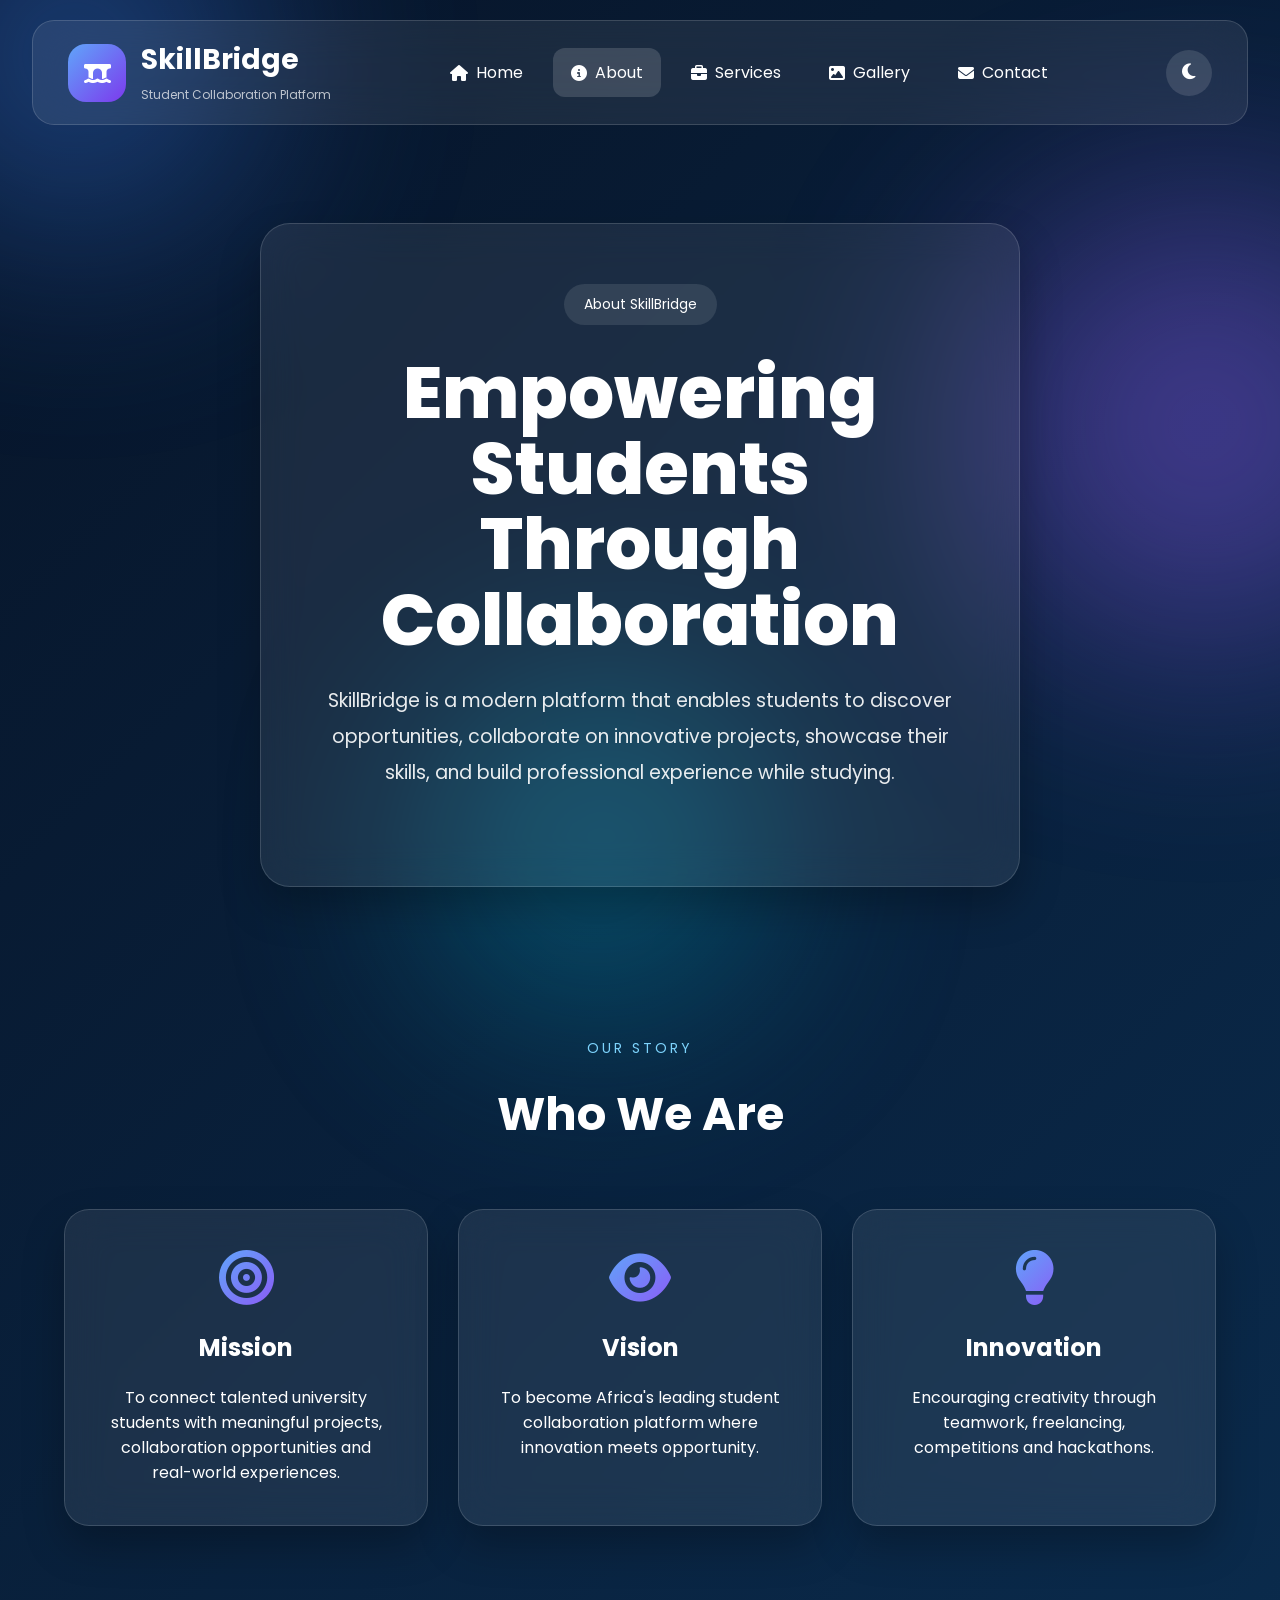
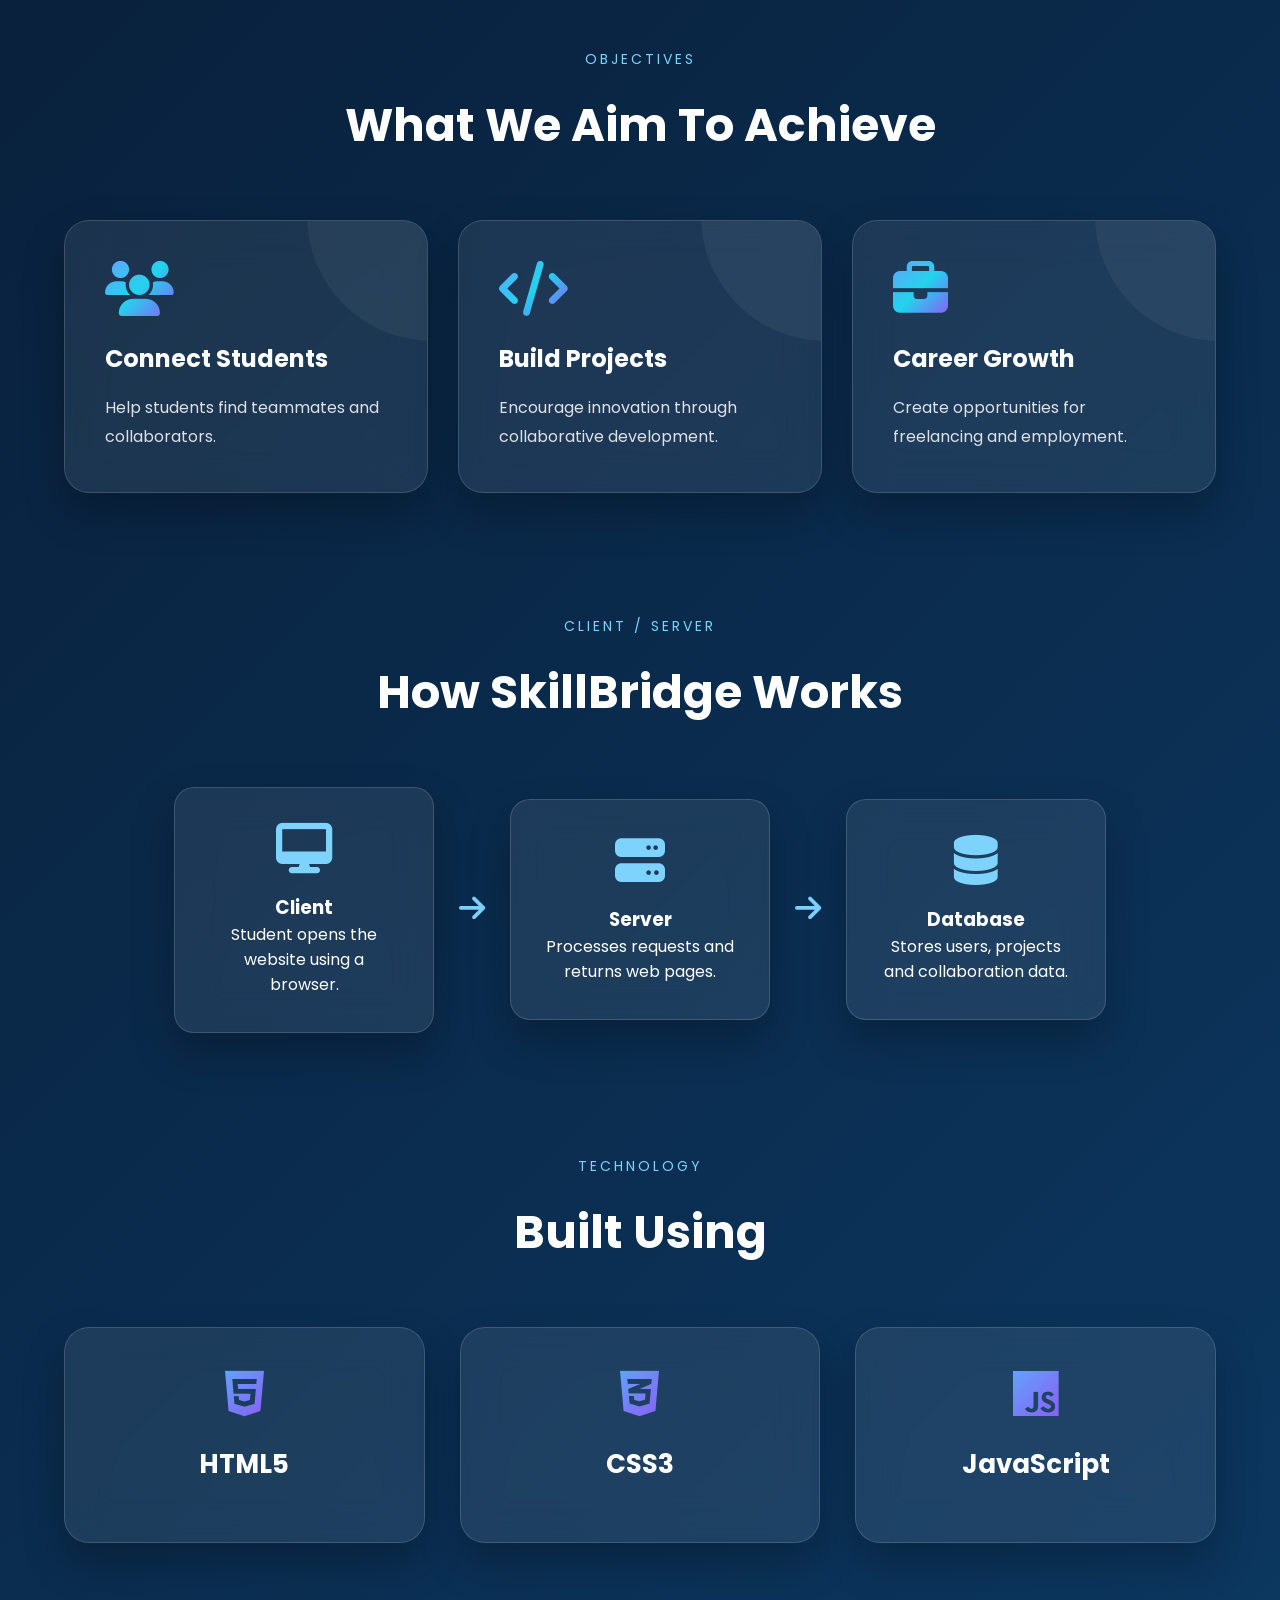
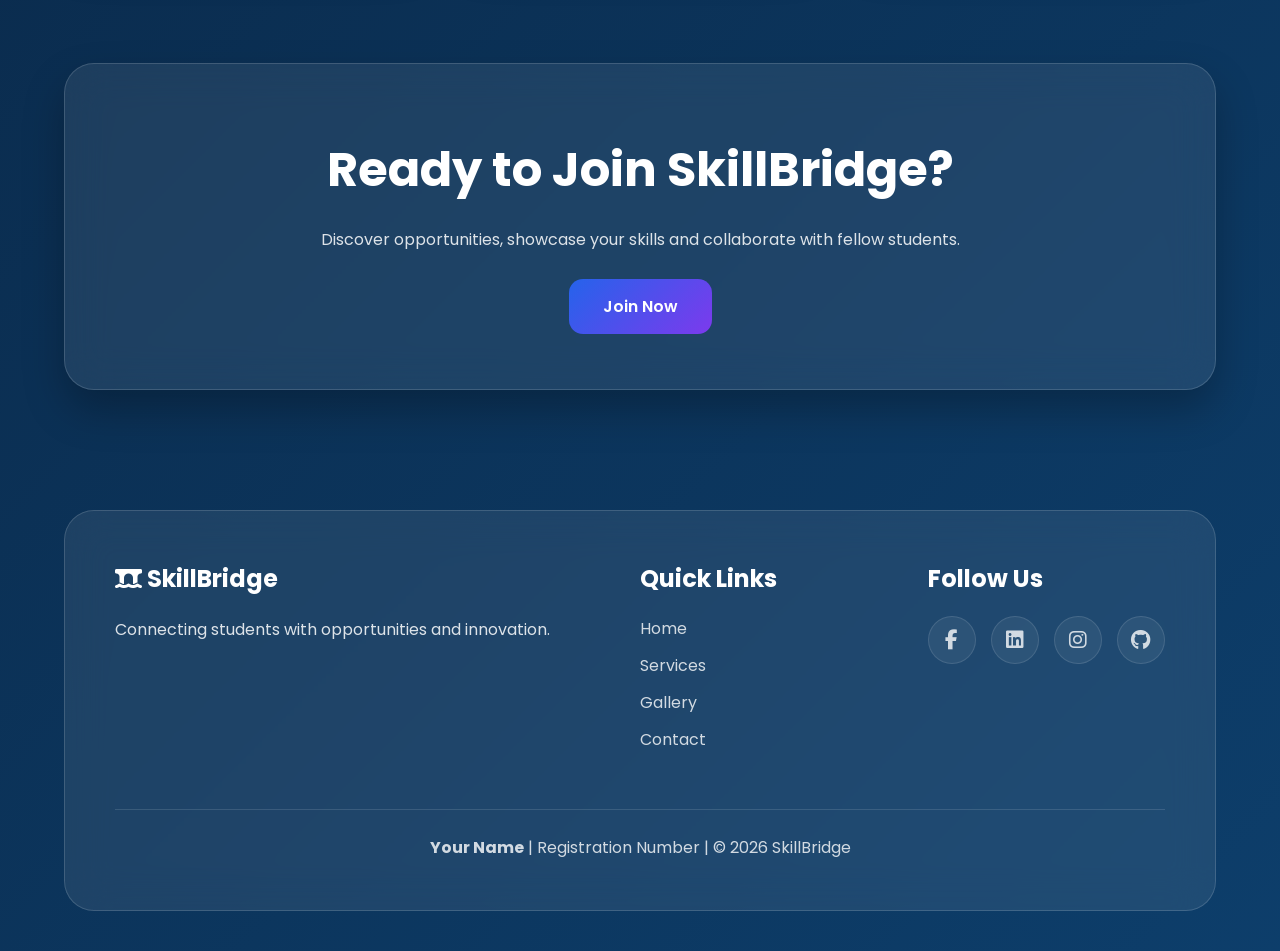
==== about.html @ b5a3faa4 "Initial SkillBridge website" ====
<!DOCTYPE html>
<html lang="en">

<head>

<meta charset="UTF-8">

<meta name="viewport"
content="width=device-width, initial-scale=1.0">

<title>About | SkillBridge</title>

<link rel="preconnect"
href="https://fonts.googleapis.com">

<link rel="preconnect"
href="https://fonts.gstatic.com"
crossorigin>

<link
href="https://fonts.googleapis.com/css2?family=Poppins:wght@300;400;500;600;700;800&display=swap"
rel="stylesheet">

<link
rel="stylesheet"
href="https://cdnjs.cloudflare.com/ajax/libs/font-awesome/6.7.2/css/all.min.css">

<link
rel="stylesheet"
href="css/style.css">

</head>

<body>

<div class="blob blob1"></div>
<div class="blob blob2"></div>
<div class="blob blob3"></div>

<header>

<nav class="navbar">

<a href="index.html"
class="logo">

<div class="logo-icon">

<i class="fa-solid fa-bridge-water"></i>

</div>

<div>

<h2>SkillBridge</h2>

<small>Student Collaboration Platform</small>

</div>

</a>

<ul class="nav-links">

<li><a href="index.html"><i class="fa-solid fa-house"></i> Home</a></li>

<li><a class="active"
href="about.html"><i class="fa-solid fa-circle-info"></i> About</a></li>

<li><a href="services.html"><i class="fa-solid fa-briefcase"></i> Services</a></li>

<li><a href="gallery.html"><i class="fa-solid fa-image"></i> Gallery</a></li>

<li><a href="contact.html"><i class="fa-solid fa-envelope"></i> Contact</a></li>

</ul>

<button id="darkModeBtn">

<i class="fa-solid fa-moon"></i>

</button>

</nav>

</header>

<section class="hero">

<div class="hero-content glass">

<span class="hero-badge">

About SkillBridge

</span>

<h1>

Empowering Students

Through Collaboration

</h1>

<p>

SkillBridge is a modern platform that enables students to discover opportunities, collaborate on innovative projects, showcase their skills, and build professional experience while studying.

</p>

</div>

</section>

<section class="section">

<div class="section-title">

<span>OUR STORY</span>

<h2>

Who We Are

</h2>

</div>

<div class="about-container">

<div class="about-card glass">

<i class="fa-solid fa-bullseye"></i>

<h3>Mission</h3>

<p>

To connect talented university students with meaningful projects, collaboration opportunities and real-world experiences.

</p>

</div>

<div class="about-card glass">

<i class="fa-solid fa-eye"></i>

<h3>Vision</h3>

<p>

To become Africa's leading student collaboration platform where innovation meets opportunity.

</p>

</div>

<div class="about-card glass">

<i class="fa-solid fa-lightbulb"></i>

<h3>Innovation</h3>

<p>

Encouraging creativity through teamwork, freelancing, competitions and hackathons.

</p>

</div>

</div>

</section>

<section class="section">

<div class="section-title">

<span>OBJECTIVES</span>

<h2>

What We Aim To Achieve

</h2>

</div>

<div class="features-grid">

<div class="feature-card glass">

<i class="fa-solid fa-users"></i>

<h3>Connect Students</h3>

<p>

Help students find teammates and collaborators.

</p>

</div>

<div class="feature-card glass">

<i class="fa-solid fa-code"></i>

<h3>Build Projects</h3>

<p>

Encourage innovation through collaborative development.

</p>

</div>

<div class="feature-card glass">

<i class="fa-solid fa-briefcase"></i>

<h3>Career Growth</h3>

<p>

Create opportunities for freelancing and employment.

</p>

</div>

</div>

</section>

<section class="section">

<div class="section-title">

<span>CLIENT / SERVER</span>

<h2>

How SkillBridge Works

</h2>

</div>

<div class="architecture">

<div class="arch-box glass">

<i class="fa-solid fa-desktop"></i>

<h3>Client</h3>

<p>

Student opens the website using a browser.

</p>

</div>

<div class="arrow">

<i class="fa-solid fa-arrow-right"></i>

</div>

<div class="arch-box glass">

<i class="fa-solid fa-server"></i>

<h3>Server</h3>

<p>

Processes requests and returns web pages.

</p>

</div>

<div class="arrow">

<i class="fa-solid fa-arrow-right"></i>

</div>

<div class="arch-box glass">

<i class="fa-solid fa-database"></i>

<h3>Database</h3>

<p>

Stores users, projects and collaboration data.

</p>

</div>

</div>

</section>

<section class="section">

<div class="section-title">

<span>TECHNOLOGY</span>

<h2>

Built Using

</h2>

</div>

<div class="services-grid">

<div class="service-card glass">

<i class="fa-brands fa-html5"></i>

<h3>HTML5</h3>

</div>

<div class="service-card glass">

<i class="fa-brands fa-css3-alt"></i>

<h3>CSS3</h3>

</div>

<div class="service-card glass">

<i class="fa-brands fa-js"></i>

<h3>JavaScript</h3>

</div>

</div>

</section>

<section class="cta glass">

<h2>

Ready to Join SkillBridge?

</h2>

<p>

Discover opportunities, showcase your skills and collaborate with fellow students.

</p>

<a href="contact.html"

class="btn">

Join Now

</a>

</section>

<footer>

<div class="footer-grid">

<div>

<h3>

<i class="fa-solid fa-bridge-water"></i>

SkillBridge

</h3>

<p>

Connecting students with opportunities and innovation.

</p>

</div>

<div>

<h3>Quick Links</h3>

<a href="index.html">Home</a>

<a href="services.html">Services</a>

<a href="gallery.html">Gallery</a>

<a href="contact.html">Contact</a>

</div>

<div>

<h3>Follow Us</h3>

<div class="social-links">

<a href="#"><i class="fab fa-facebook-f"></i></a>

<a href="#"><i class="fab fa-linkedin"></i></a>

<a href="#"><i class="fab fa-instagram"></i></a>

<a href="#"><i class="fab fa-github"></i></a>

</div>

</div>

</div>

<hr>

<p>

<strong>Your Name</strong> |

Registration Number |

© 2026 SkillBridge

</p>

</footer>

<button id="topBtn">

<i class="fa-solid fa-arrow-up"></i>

</button>

<script src="js/script.js"></script>

</body>

</html>
---- css/style.css ----
/* =====================================================
   SKILLBRIDGE
   Premium Glassmorphism UI
====================================================== */

@import url('https://fonts.googleapis.com/css2?family=Poppins:wght@300;400;500;600;700;800&display=swap');

/* =========================
RESET
========================= */

*{

margin:0;

padding:0;

box-sizing:border-box;

}

html{

scroll-behavior:smooth;

}

:root{

--primary:#2563eb;

--secondary:#7c3aed;

--accent:#06b6d4;

--text:#ffffff;

--glass:rgba(255,255,255,.08);

--border:rgba(255,255,255,.15);

--shadow:0 20px 40px rgba(0,0,0,.25);

}

/* =========================
BODY
========================= */

body{

font-family:"Poppins",sans-serif;

color:var(--text);

background:
linear-gradient(
135deg,
#071428,
#0f4c81,
#4338ca,
#020617
);

background-size:400% 400%;

animation:bgMove 18s ease infinite;

overflow-x:hidden;

position:relative;

min-height:100vh;

}

@keyframes bgMove{

0%{

background-position:0% 50%;

}

50%{

background-position:100% 50%;

}

100%{

background-position:0% 50%;

}

}

/* =========================
BACKGROUND BLOBS
========================= */

.blob{

position:fixed;

border-radius:50%;

filter:blur(120px);

opacity:.45;

z-index:-2;

}

.blob1{

width:350px;

height:350px;

background:#3b82f6;

top:-120px;

left:-100px;

animation:blob1 12s infinite ease-in-out;

}

.blob2{

width:450px;

height:450px;

background:#8b5cf6;

right:-150px;

top:200px;

animation:blob2 15s infinite ease-in-out;

}

.blob3{

width:300px;

height:300px;

background:#06b6d4;

bottom:-100px;

left:35%;

animation:blob3 18s infinite ease-in-out;

}

@keyframes blob1{

50%{

transform:translateY(60px);

}

}

@keyframes blob2{

50%{

transform:translateX(-70px);

}

}

@keyframes blob3{

50%{

transform:translateY(-40px);

}

}

/* =========================
GLASS
========================= */

.glass{

background:var(--glass);

backdrop-filter:blur(20px);

-webkit-backdrop-filter:blur(20px);

border:1px solid var(--border);

box-shadow:var(--shadow);

}

/* =========================
NAVBAR
========================= */

.navbar{

width:95%;

max-width:1400px;

margin:20px auto;

padding:18px 35px;

display:flex;

justify-content:space-between;

align-items:center;

border-radius:22px;

background:rgba(255,255,255,.08);

backdrop-filter:blur(18px);

border:1px solid rgba(255,255,255,.15);

position:sticky;

top:20px;

z-index:999;

}

.logo{

display:flex;

align-items:center;

gap:15px;

text-decoration:none;

color:white;

}

.logo-icon{

width:58px;

height:58px;

display:flex;

justify-content:center;

align-items:center;

border-radius:18px;

background:linear-gradient(
135deg,
#60a5fa,
#7c3aed
);

font-size:24px;

color:white;

}

.logo h2{

font-size:28px;

}

.logo small{

opacity:.7;

font-size:12px;

}

.nav-links{

display:flex;

align-items:center;

list-style:none;

gap:12px;

}

.nav-links a{

display:flex;

align-items:center;

gap:8px;

padding:12px 18px;

border-radius:12px;

text-decoration:none;

color:white;

transition:.35s;

}

.nav-links a:hover{

background:rgba(255,255,255,.12);

transform:translateY(-2px);

}

.active{

background:rgba(255,255,255,.15);

}

#darkModeBtn{

width:46px;

height:46px;

border:none;

border-radius:50%;

cursor:pointer;

background:rgba(255,255,255,.12);

color:white;

font-size:18px;

transition:.3s;

}

#darkModeBtn:hover{

transform:rotate(20deg);

background:rgba(255,255,255,.2);

}

/* =========================
HERO
========================= */

.hero{

width:90%;

max-width:1300px;

margin:70px auto;

display:flex;

justify-content:center;

align-items:center;

min-height:80vh;

}

.hero-content{

max-width:760px;

padding:60px;

border-radius:30px;

text-align:center;

}

.hero-badge{

display:inline-flex;

align-items:center;

gap:10px;

padding:10px 20px;

border-radius:40px;

background:rgba(255,255,255,.1);

margin-bottom:30px;

font-size:14px;

}

.hero h1{

font-size:72px;

line-height:1.05;

margin-bottom:25px;

font-weight:800;

}

.hero h1 span{

background:linear-gradient(
90deg,
#60a5fa,
#22d3ee,
#a855f7
);

-webkit-background-clip:text;

-webkit-text-fill-color:transparent;

}

.hero p{

font-size:19px;

line-height:1.9;

opacity:.9;

margin-bottom:35px;

}

/* =========================
BUTTONS
========================= */

.hero-buttons{

display:flex;

justify-content:center;

gap:20px;

flex-wrap:wrap;

}

.btn{

padding:16px 34px;

border-radius:14px;

text-decoration:none;

color:white;

font-weight:600;

background:linear-gradient(
135deg,
#2563eb,
#7c3aed
);

transition:.35s;

}

.btn:hover{

transform:translateY(-5px);

box-shadow:0 20px 40px rgba(0,0,0,.35);

}

.btn-outline{

background:transparent;

border:1px solid rgba(255,255,255,.2);

}

/* =========================
SECTIONS
========================= */

.section{

width:90%;

max-width:1300px;

margin:120px auto;

}

.section-title{

text-align:center;

margin-bottom:60px;

}

.section-title span{

color:#7dd3fc;

letter-spacing:3px;

font-size:14px;

}

.section-title h2{

font-size:46px;

margin:20px 0;

}

.section-title p{

max-width:700px;

margin:auto;

opacity:.8;

line-height:1.8;

}

/* =====================================================
   HOME PAGE COMPONENTS
====================================================== */

/* =========================
STATS
========================= */

.stats{

width:90%;

max-width:1300px;

margin:80px auto;

display:grid;

grid-template-columns:repeat(4,1fr);

gap:25px;

}

.stat{

padding:40px 30px;

text-align:center;

border-radius:25px;

transition:.35s;

}

.stat:hover{

transform:translateY(-10px);

background:rgba(255,255,255,.12);

}

.stat i{

font-size:48px;

margin-bottom:20px;

color:#7dd3fc;

}

.stat h2{

font-size:52px;

margin-bottom:10px;

font-weight:700;

}

.stat p{

opacity:.85;

}

/* =========================
FEATURE GRID
========================= */

.features-grid{

display:grid;

grid-template-columns:repeat(auto-fit,minmax(300px,1fr));

gap:30px;

}

.feature-card{

padding:40px;

border-radius:25px;

transition:.4s;

position:relative;

overflow:hidden;

}

.feature-card::before{

content:"";

position:absolute;

width:250px;

height:250px;

background:rgba(255,255,255,.05);

border-radius:50%;

top:-130px;

right:-130px;

transition:.5s;

}

.feature-card:hover::before{

transform:scale(1.4);

}

.feature-card:hover{

transform:translateY(-12px);

}

.feature-card i{

font-size:55px;

margin-bottom:25px;

background:linear-gradient(
135deg,
#60a5fa,
#22d3ee,
#8b5cf6
);

-webkit-background-clip:text;

-webkit-text-fill-color:transparent;

}

.feature-card h3{

font-size:24px;

margin-bottom:18px;

}

.feature-card p{

opacity:.85;

line-height:1.8;

}

/* =========================
SERVICES
========================= */

.services-grid{

display:grid;

grid-template-columns:repeat(auto-fit,minmax(320px,1fr));

gap:35px;

}

.service-card{

padding:40px;

border-radius:25px;

text-align:center;

transition:.4s;

}

.service-card:hover{

transform:translateY(-12px);

}

.service-icon{

width:90px;

height:90px;

margin:auto;

margin-bottom:25px;

display:flex;

justify-content:center;

align-items:center;

border-radius:22px;

background:linear-gradient(
135deg,
#2563eb,
#8b5cf6
);

font-size:40px;

}

.service-card h3{

font-size:26px;

margin-bottom:18px;

}

.service-card p{

line-height:1.8;

opacity:.85;

margin-bottom:30px;

}

.btn-small{

display:inline-block;

padding:12px 26px;

border-radius:12px;

background:white;

color:#2563eb;

font-weight:600;

text-decoration:none;

transition:.35s;

}

.btn-small:hover{

transform:translateY(-3px);

}

/* =========================
TESTIMONIALS
========================= */

.testimonial-grid{

display:grid;

grid-template-columns:repeat(auto-fit,minmax(420px,1fr));

gap:35px;

}

.testimonial{

padding:40px;

border-radius:25px;

transition:.35s;

}

.testimonial:hover{

transform:translateY(-10px);

}

.stars{

font-size:22px;

color:#fbbf24;

margin-bottom:25px;

}

.testimonial p{

font-size:17px;

line-height:1.9;

margin-bottom:35px;

opacity:.9;

}

.person{

display:flex;

align-items:center;

gap:18px;

}

.person img{

width:70px;

height:70px;

border-radius:50%;

object-fit:cover;

border:3px solid rgba(255,255,255,.15);

}

.person h4{

font-size:18px;

}

.person small{

opacity:.7;

}

/* =========================
CALL TO ACTION
========================= */

.cta{

width:90%;

max-width:1200px;

margin:120px auto;

padding:70px;

border-radius:30px;

text-align:center;

}

.cta h2{

font-size:48px;

margin-bottom:20px;

}

.cta p{

max-width:700px;

margin:auto;

line-height:1.8;

opacity:.85;

margin-bottom:40px;

}

/* =========================
FOOTER
========================= */

footer{

width:90%;

max-width:1300px;

margin:100px auto 40px;

padding:50px;

border-radius:30px;

background:rgba(255,255,255,.08);

backdrop-filter:blur(20px);

border:1px solid rgba(255,255,255,.15);

}

.footer-grid{

display:grid;

grid-template-columns:2fr 1fr 1fr;

gap:50px;

}

.footer-grid h3{

margin-bottom:20px;

font-size:24px;

}

.footer-grid p{

line-height:1.8;

opacity:.85;

}

.footer-grid a{

display:block;

margin-bottom:12px;

text-decoration:none;

color:white;

opacity:.8;

transition:.3s;

}

.footer-grid a:hover{

opacity:1;

transform:translateX(6px);

color:#7dd3fc;

}

.social-links{

display:flex;

gap:15px;

margin-top:20px;

}

.social-links a{

width:48px;

height:48px;

display:flex;

justify-content:center;

align-items:center;

border-radius:50%;

background:rgba(255,255,255,.08);

border:1px solid rgba(255,255,255,.15);

font-size:20px;

}

.social-links a:hover{

transform:translateY(-6px);

background:#2563eb;

}

footer hr{

margin:45px 0 25px;

border:none;

height:1px;

background:rgba(255,255,255,.12);

}

footer>p{

text-align:center;

opacity:.8;

}

/* =========================
BACK TO TOP BUTTON
========================= */

#topBtn{

position:fixed;

right:25px;

bottom:25px;

width:58px;

height:58px;

border:none;

border-radius:50%;

background:linear-gradient(
135deg,
#2563eb,
#7c3aed
);

color:white;

font-size:22px;

cursor:pointer;

display:none;

z-index:999;

box-shadow:0 10px 30px rgba(0,0,0,.35);

transition:.35s;

}

#topBtn:hover{

transform:translateY(-6px);

}

/* =========================
SCROLL REVEAL
========================= */

.feature-card,
.service-card,
.testimonial,
.stat,
.cta{

opacity:0;

transform:translateY(60px);

transition:1s;

}

.feature-card.show,
.service-card.show,
.testimonial.show,
.stat.show,
.cta.show{

opacity:1;

transform:translateY(0);

}

/* =========================
BUTTON RIPPLE
========================= */

.btn{

position:relative;

overflow:hidden;

}

.ripple{

position:absolute;

border-radius:50%;

background:rgba(255,255,255,.35);

transform:scale(0);

animation:ripple .6s linear;

pointer-events:none;

}

@keyframes ripple{

to{

transform:scale(4);

opacity:0;

}

}

/* =========================
HERO 3D EFFECT
========================= */

.hero-content{

transition:.25s ease;

transform-style:preserve-3d;

}

/* =========================
DARK MODE
========================= */

body.dark{

background:linear-gradient(
135deg,
#020617,
#111827,
#000000
);

}

body.dark .glass{

background:rgba(17,24,39,.55);

}

body.dark .navbar{

background:rgba(17,24,39,.65);

}

/* =========================
TOP BUTTON
========================= */

#topBtn{

justify-content:center;

align-items:center;

}

/* =========================
ABOUT PAGE
========================= */

.about-container{

display:grid;

grid-template-columns:repeat(auto-fit,minmax(300px,1fr));

gap:30px;

}

.about-card{

padding:40px;

text-align:center;

border-radius:25px;

transition:.35s;

}

.about-card:hover{

transform:translateY(-10px);

}

.about-card i{

font-size:55px;

margin-bottom:25px;

background:linear-gradient(135deg,#60a5fa,#8b5cf6);

-webkit-background-clip:text;

-webkit-text-fill-color:transparent;

}

.about-card h3{

margin-bottom:20px;

font-size:24px;

}

.architecture{

display:flex;

justify-content:center;

align-items:center;

gap:25px;

flex-wrap:wrap;

}

.arch-box{

width:260px;

padding:35px;

text-align:center;

border-radius:20px;

}

.arch-box i{

font-size:50px;

margin-bottom:20px;

color:#7dd3fc;

}

.arrow{

font-size:30px;

color:#7dd3fc;

}

@media(max-width:768px){

.architecture{

flex-direction:column;

}

.arrow{

transform:rotate(90deg);

}

}

/* =========================
SERVICES PAGE
========================= */

.search-box{

width:100%;

padding:18px;

border-radius:18px;

background:rgba(255,255,255,.08);

border:1px solid rgba(255,255,255,.15);

color:white;

font-size:16px;

outline:none;

margin-top:25px;

}

.search-box::placeholder{

color:rgba(255,255,255,.6);

}

.pricing-table{

width:100%;

border-collapse:collapse;

margin-top:40px;

background:rgba(255,255,255,.06);

backdrop-filter:blur(20px);

border-radius:20px;

overflow:hidden;

}

.pricing-table th{

background:rgba(255,255,255,.15);

padding:18px;

}

.pricing-table td{

padding:18px;

border-top:1px solid rgba(255,255,255,.08);

text-align:center;

}

.pricing-table tr:hover{

background:rgba(255,255,255,.08);

}

.service-card i{

font-size:52px;

margin-bottom:25px;

background:linear-gradient(135deg,#60a5fa,#8b5cf6);

-webkit-background-clip:text;

-webkit-text-fill-color:transparent;

}

/* =========================
GALLERY
========================= */

.gallery-grid{

display:grid;

grid-template-columns:repeat(auto-fit,minmax(280px,1fr));

gap:30px;

}

.gallery-grid img{

width:100%;

height:250px;

object-fit:cover;

border-radius:22px;

cursor:pointer;

transition:.35s;

box-shadow:0 20px 35px rgba(0,0,0,.2);

}

.gallery-grid img:hover{

transform:scale(1.05);

}

.modal{

display:none;

position:fixed;

top:0;

left:0;

width:100%;

height:100%;

background:rgba(0,0,0,.9);

justify-content:center;

align-items:center;

z-index:9999;

}

.modal img{

max-width:90%;

max-height:90%;

border-radius:20px;

}

.close{

position:absolute;

top:30px;

right:40px;

font-size:45px;

cursor:pointer;

color:white;

}

/* ===========================
CONTACT PAGE
=========================== */

.contact-container{

display:grid;

grid-template-columns:1fr 2fr;

gap:40px;

}

.contact-info{

padding:40px;

border-radius:25px;

}

.contact-info p{

margin:20px 0;

font-size:18px;

}

.contact-info i{

width:35px;

color:#7dd3fc;

}

.contact-form{

padding:40px;

border-radius:25px;

}

.contact-form label{

display:block;

margin-top:20px;

margin-bottom:8px;

font-weight:600;

}

.contact-form input,
.contact-form textarea,
.contact-form select{

width:100%;

padding:16px;

border:none;

outline:none;

border-radius:12px;

background:rgba(255,255,255,.08);

color:white;

margin-bottom:15px;

}

.contact-form input::placeholder,
.contact-form textarea::placeholder{

color:rgba(255,255,255,.6);

}

.contact-form button{

margin-top:10px;

cursor:pointer;

}

.faq{

display:grid;

gap:25px;

}

.faq-item{

padding:30px;

border-radius:20px;

}

.faq-item h3{

margin-bottom:15px;

}

@media(max-width:900px){

.contact-container{

grid-template-columns:1fr;

}

}
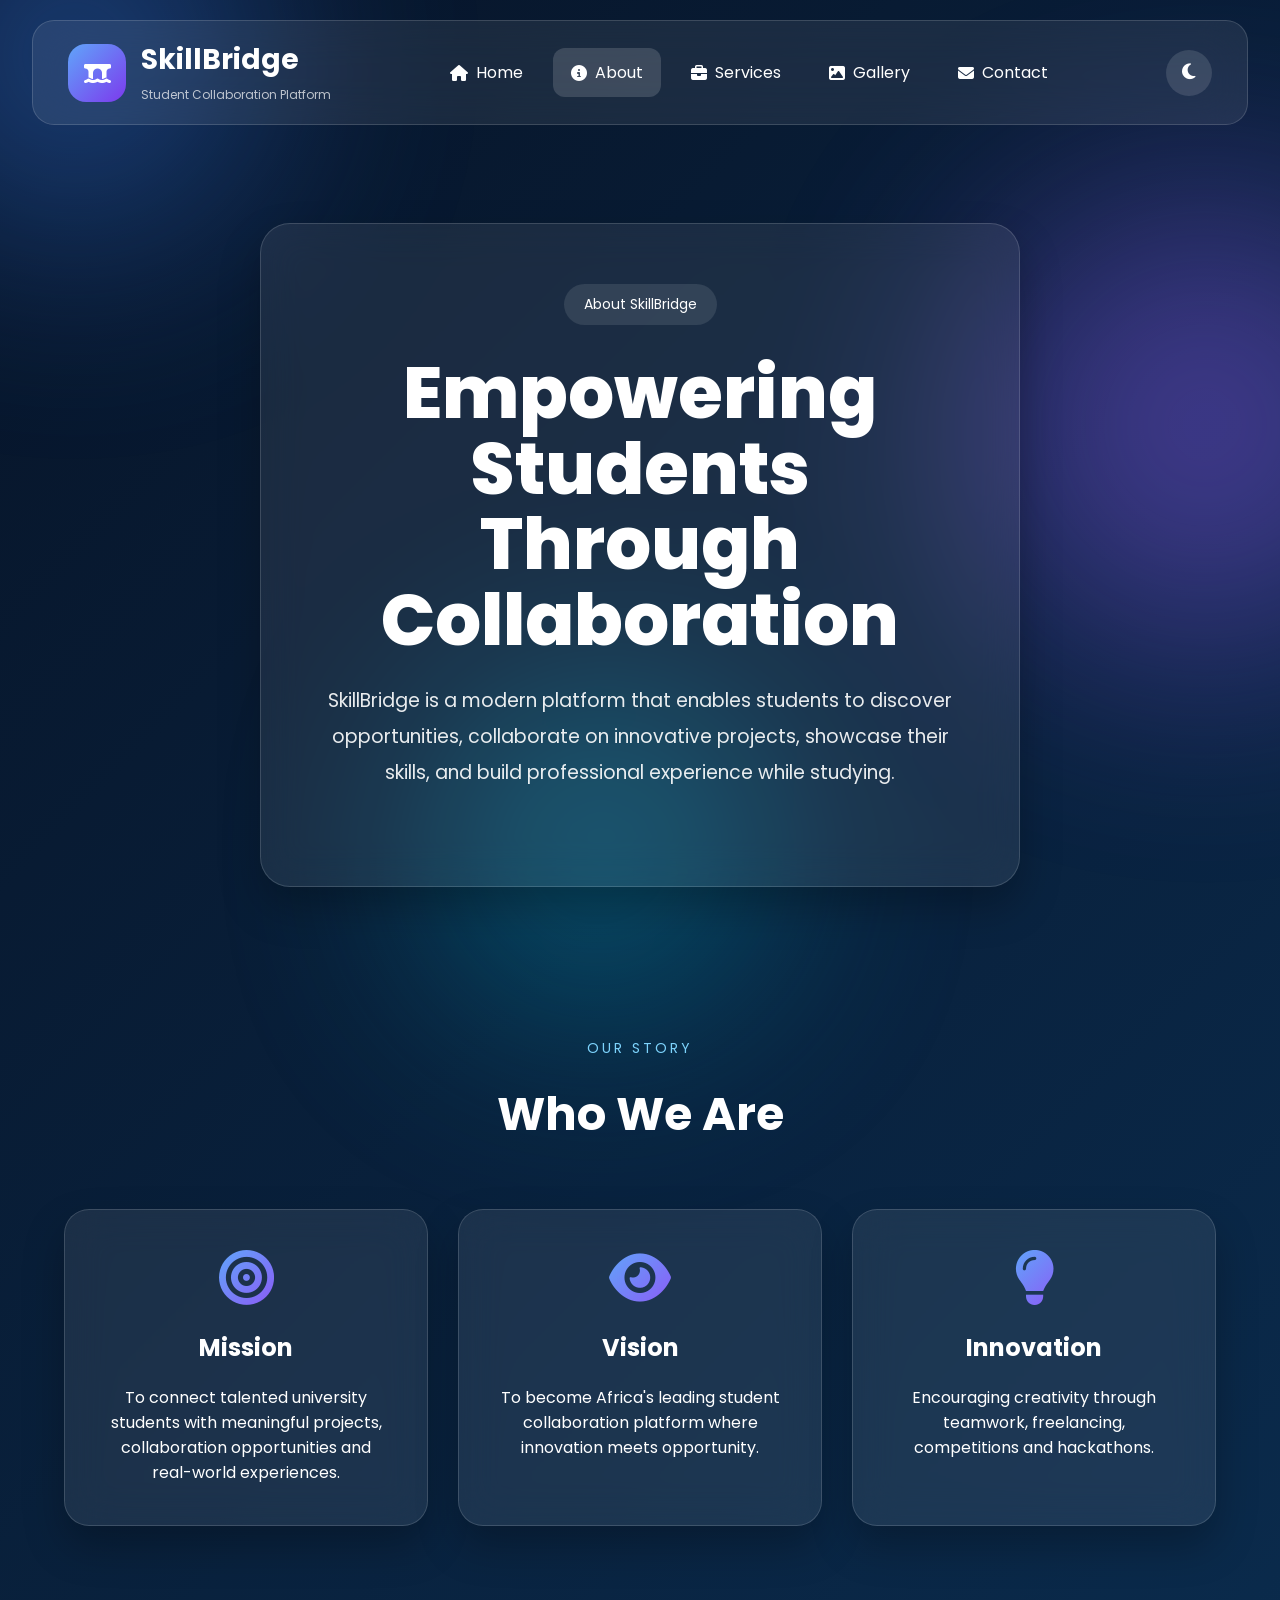
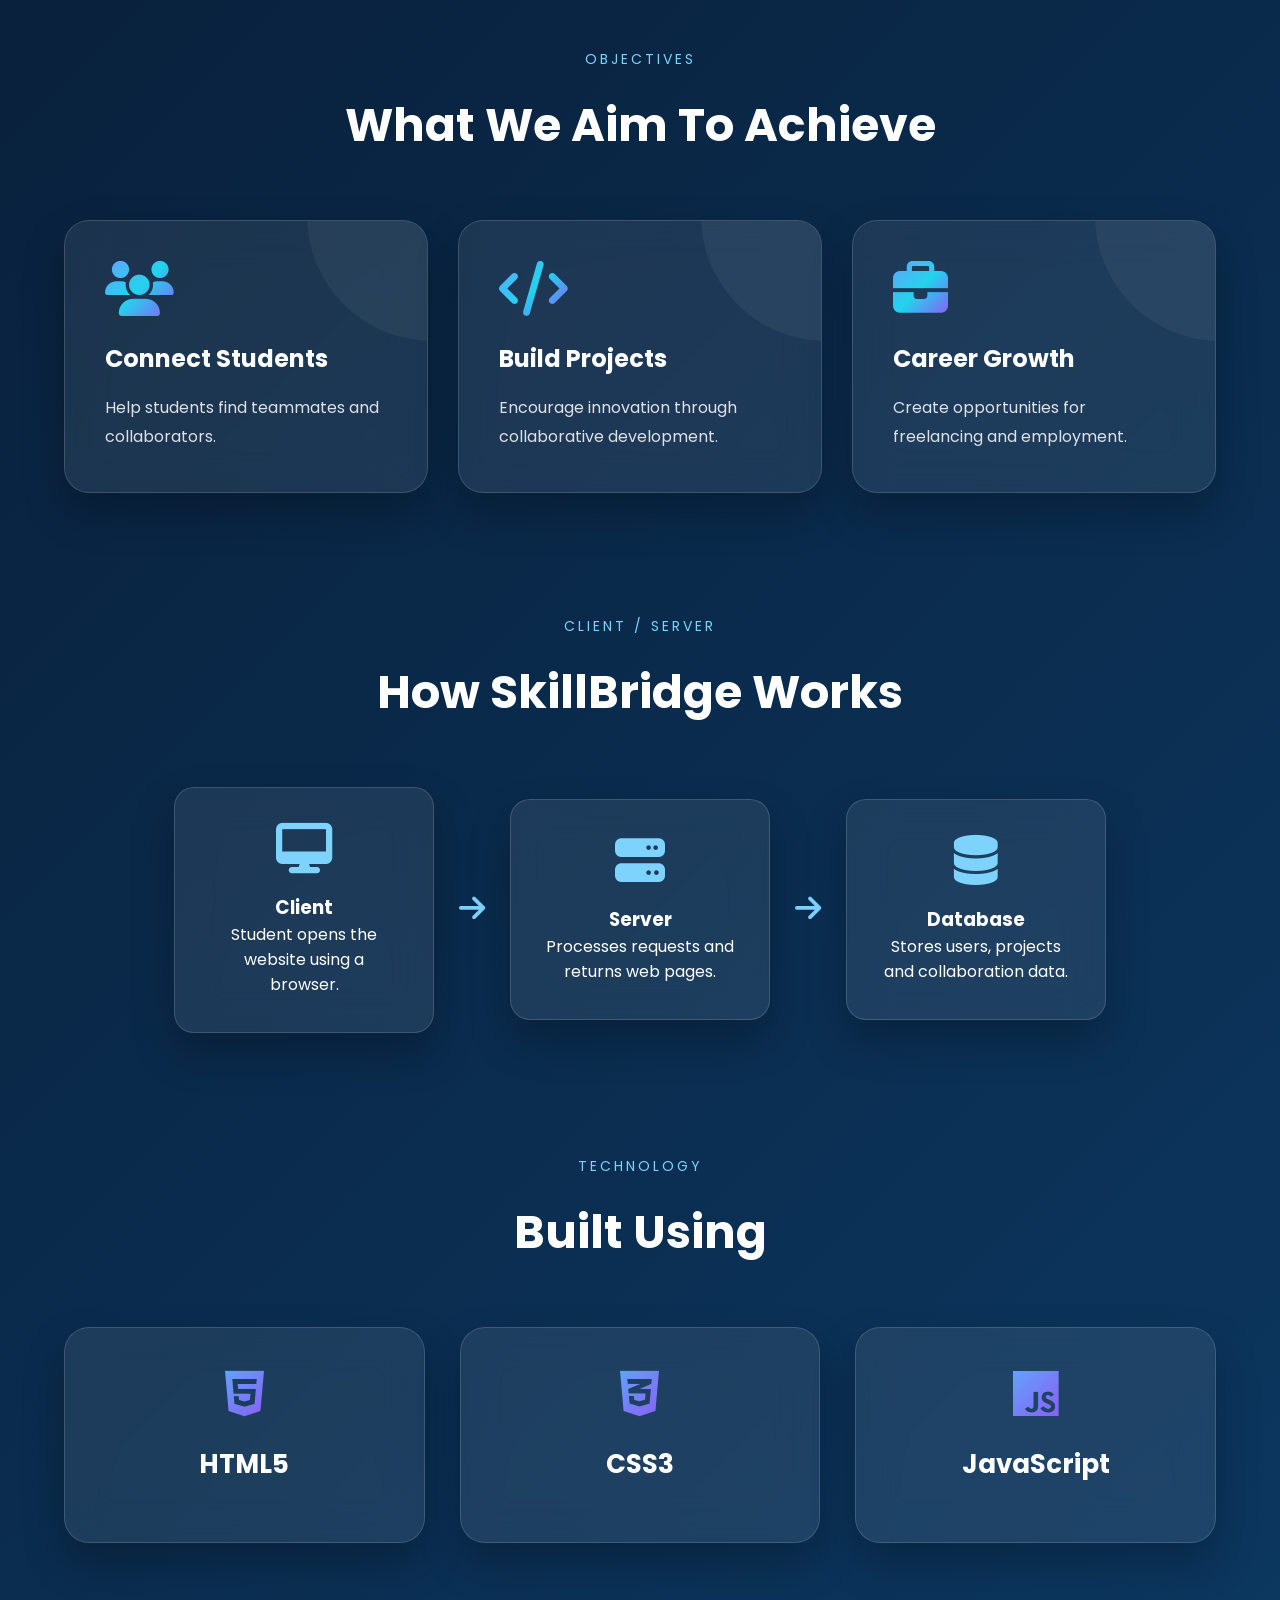
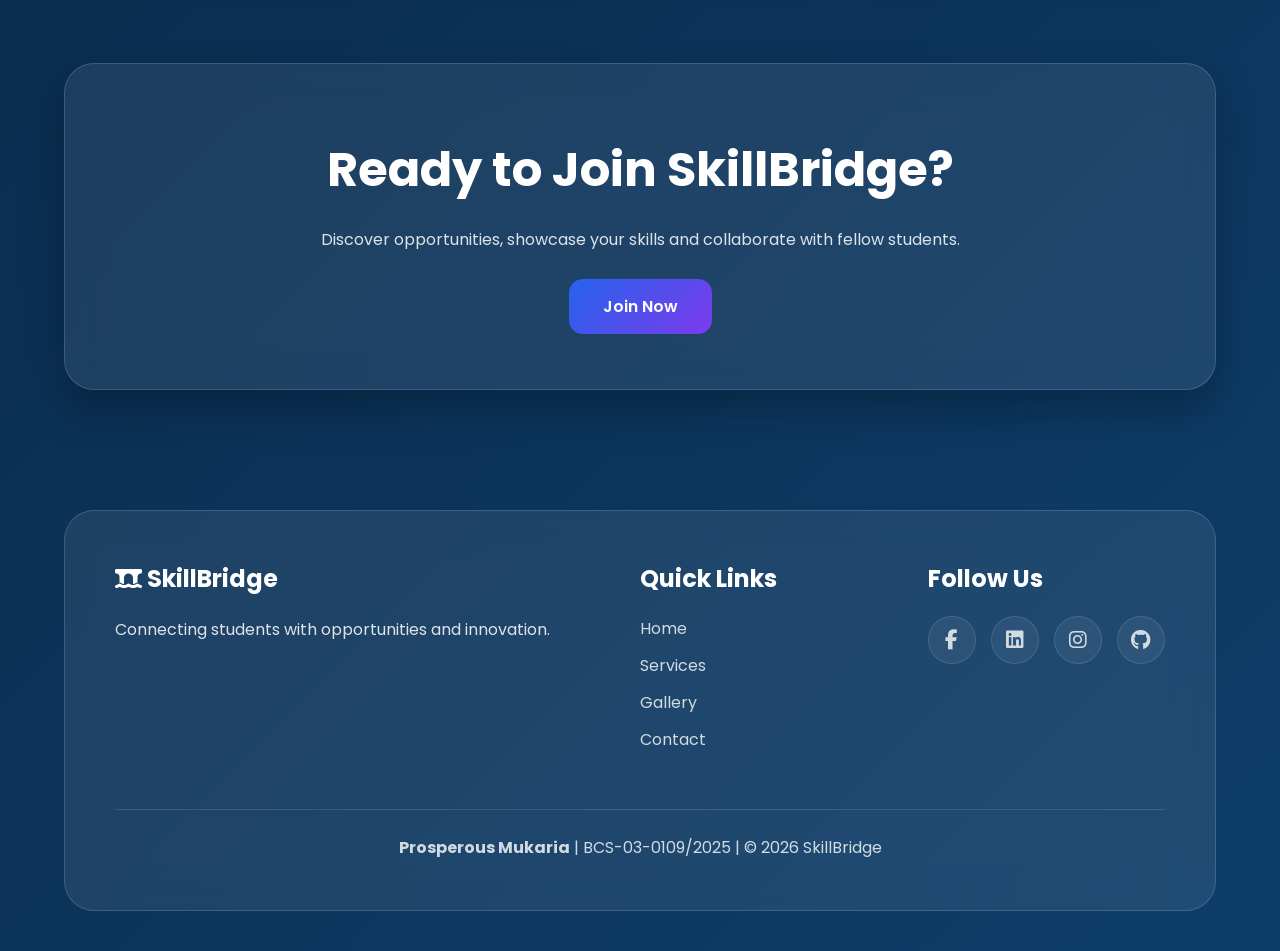
==== commit 10121a58: "Complete SkillBridge Internet Programming CAT 3 project" ====
--- a/about.html
+++ b/about.html
@@ -439,9 +439,9 @@
 
 <p>
 
-<strong>Your Name</strong> |
-
-Registration Number |
+<strong>Prosperous Mukaria</strong> |
+
+BCS-03-0109/2025 |
 
 © 2026 SkillBridge
 
